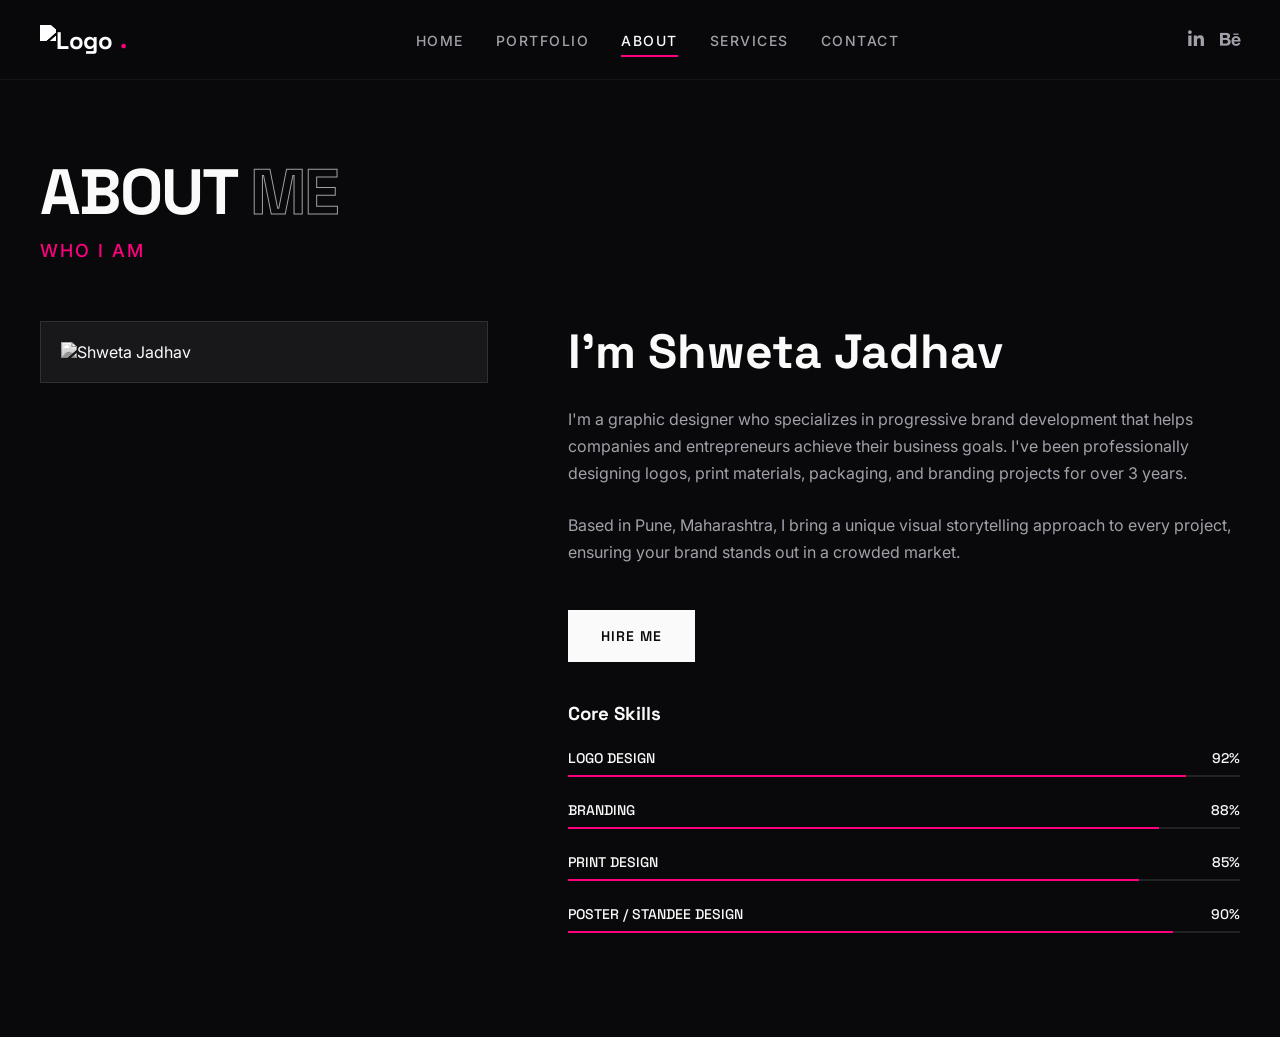
==== about.html @ 8151921a "V3 Redesign" ====
<!DOCTYPE html>
<html lang="en">
<head>
    <meta charset="utf-8">
    <meta name="viewport" content="width=device-width, initial-scale=1">
    <title>About | Shweta Jadhav</title>
    <meta name="description" content="About Shweta Jadhav - Graphic Designer from Pune.">

    <!-- Font Awesome -->
    <link rel="stylesheet" href="https://cdnjs.cloudflare.com/ajax/libs/font-awesome/6.4.0/css/all.min.css">

    <!-- v3 Redesign CSS -->
    <link rel="stylesheet" href="css/v3-redesign.css">
</head>
<body>

    <!-- Top Navigation -->
    <nav class="v3-navbar">
        <div class="v3-nav-container">
            <a href="index.html" class="v3-logo">
                <img src="img/logo/logo2.png" alt="Logo" style="filter: brightness(0) invert(1);"> <span>.</span>
            </a>
            
            <ul class="v3-nav-links">
                <li><a href="index.html">Home</a></li>
                <li><a href="portfolio.html">Portfolio</a></li>
                <li><a href="about.html" class="active">About</a></li>
                <li><a href="services.html">Services</a></li>
                <li><a href="contact.html">Contact</a></li>
            </ul>

            <div class="v3-social-nav">
                <a href="https://www.linkedin.com" target="_blank"><i class="fab fa-linkedin-in"></i></a>
                <a href="https://www.behance.net/shwetajadhav11" target="_blank"><i class="fab fa-behance"></i></a>
            </div>

            <button class="v3-menu-toggle">
                <i class="fas fa-bars"></i>
            </button>
        </div>
    </nav>

    <!-- Main Content -->
    <main class="v3-main-content">
        <section class="v3-container">
            <div class="v3-page-header">
                <h2 class="v3-page-title">About <span>Me</span></h2>
                <span class="v3-page-subtitle">Who I Am</span>
            </div>

            <div class="v3-about-grid">
                <div class="v3-about-img">
                    <img src="img/home/shweta-about-image.png" alt="Shweta Jadhav">
                </div>
                
                <div class="v3-about-content">
                    <h2>I'm Shweta Jadhav</h2>
                    <p>I'm a graphic designer who specializes in progressive brand development that helps companies and entrepreneurs achieve their business goals. I've been professionally designing logos, print materials, packaging, and branding projects for over 3 years.</p>
                    <p>Based in Pune, Maharashtra, I bring a unique visual storytelling approach to every project, ensuring your brand stands out in a crowded market.</p>
                    
                    <a href="contact.html" class="v3-btn" style="margin-top: 20px;">Hire Me</a>

                    <div class="v3-skill-list">
                        <h3 style="margin-bottom: 24px;">Core Skills</h3>
                        
                        <div class="v3-skill-item">
                            <div class="v3-skill-info">
                                <span>Logo Design</span>
                                <span>92%</span>
                            </div>
                            <div class="v3-skill-bar">
                                <div class="v3-skill-progress" style="width: 92%;"></div>
                            </div>
                        </div>

                        <div class="v3-skill-item">
                            <div class="v3-skill-info">
                                <span>Branding</span>
                                <span>88%</span>
                            </div>
                            <div class="v3-skill-bar">
                                <div class="v3-skill-progress" style="width: 88%;"></div>
                            </div>
                        </div>

                        <div class="v3-skill-item">
                            <div class="v3-skill-info">
                                <span>Print Design</span>
                                <span>85%</span>
                            </div>
                            <div class="v3-skill-bar">
                                <div class="v3-skill-progress" style="width: 85%;"></div>
                            </div>
                        </div>

                        <div class="v3-skill-item">
                            <div class="v3-skill-info">
                                <span>Poster / Standee Design</span>
                                <span>90%</span>
                            </div>
                            <div class="v3-skill-bar">
                                <div class="v3-skill-progress" style="width: 90%;"></div>
                            </div>
                        </div>
                    </div>
                </div>
            </div>
        </section>
    </main>

    <script>
        const toggle = document.querySelector('.v3-menu-toggle');
        const links = document.querySelector('.v3-nav-links');
        
        toggle.addEventListener('click', () => {
            if(links.style.display === 'flex') {
                links.style.display = 'none';
            } else {
                links.style.display = 'flex';
                links.style.flexDirection = 'column';
                links.style.position = 'absolute';
                links.style.top = '80px';
                links.style.left = '0';
                links.style.width = '100%';
                links.style.background = '#09090b';
                links.style.padding = '20px';
            }
        });
    </script>
</body>
</html>
---- css/v3-redesign.css ----
@import url('https://fonts.googleapis.com/css2?family=Inter:wght@300;400;500;600;700&family=Space+Grotesk:wght@300;400;500;600;700&display=swap');

:root {
    /* V3 Dark Mode Palette */
    --bg-dark: #09090b;
    --bg-surface: #18181b;
    --bg-elevated: #27272a;
    --text-main: #fafafa;
    --text-muted: #a1a1aa;
    --accent: #ff007f; /* Neon Pink */
    --accent-glow: rgba(255, 0, 127, 0.2);
    
    /* Typography */
    --font-heading: 'Space Grotesk', sans-serif;
    --font-body: 'Inter', sans-serif;
    
    /* Layout */
    --nav-height: 80px;
    --transition: all 0.3s cubic-bezier(0.25, 0.46, 0.45, 0.94);
}

* {
    margin: 0;
    padding: 0;
    box-sizing: border-box;
}

body {
    background-color: var(--bg-dark) !important;
    color: var(--text-main) !important;
    font-family: var(--font-body) !important;
    -webkit-font-smoothing: antialiased;
    overflow-x: hidden;
}

#main-wrapper {
    background: transparent !important;
}

h1, h2, h3, h4, h5, h6 {
    font-family: var(--font-heading) !important;
    color: var(--text-main) !important;
    font-weight: 700 !important;
}

p {
    font-family: var(--font-body) !important;
    color: var(--text-muted) !important;
    line-height: 1.7 !important;
}

a {
    color: var(--text-main);
    text-decoration: none;
    transition: var(--transition);
}

a:hover {
    color: var(--accent);
}

/* ────────────────────────────────────────
   TOP NAVIGATION
──────────────────────────────────────── */
.v3-navbar {
    position: fixed;
    top: 0;
    left: 0;
    width: 100%;
    height: var(--nav-height);
    background: rgba(9, 9, 11, 0.85);
    backdrop-filter: blur(12px);
    z-index: 1000;
    display: flex;
    align-items: center;
    border-bottom: 1px solid rgba(255,255,255,0.05);
}

.v3-nav-container {
    width: 100%;
    max-width: 1400px;
    margin: 0 auto;
    padding: 0 40px;
    display: flex;
    justify-content: space-between;
    align-items: center;
}

.v3-logo {
    font-family: var(--font-heading);
    font-size: 24px;
    font-weight: 700;
    color: var(--text-main);
    letter-spacing: -0.5px;
    display: flex;
    align-items: center;
    gap: 8px;
}

.v3-logo img {
    height: 30px;
    width: auto;
}

.v3-logo span {
    color: var(--accent);
}

.v3-nav-links {
    display: flex;
    gap: 32px;
    list-style: none;
    margin: 0;
}

.v3-nav-links a {
    font-family: var(--font-body);
    font-size: 14px;
    font-weight: 500;
    text-transform: uppercase;
    letter-spacing: 1.5px;
    position: relative;
    padding: 8px 0;
    color: var(--text-muted);
}

.v3-nav-links a.active,
.v3-nav-links a:hover {
    color: var(--text-main);
}

.v3-nav-links a::after {
    content: '';
    position: absolute;
    bottom: 0;
    left: 0;
    width: 0%;
    height: 2px;
    background: var(--accent);
    transition: var(--transition);
}

.v3-nav-links a:hover::after,
.v3-nav-links a.active::after {
    width: 100%;
}

.v3-social-nav {
    display: flex;
    gap: 16px;
}

.v3-social-nav a {
    color: var(--text-muted);
    font-size: 18px;
}

.v3-social-nav a:hover {
    color: var(--accent);
    transform: translateY(-2px);
}

/* Mobile Menu Toggle */
.v3-menu-toggle {
    display: none;
    background: none;
    border: none;
    color: var(--text-main);
    font-size: 24px;
    cursor: pointer;
}

/* ────────────────────────────────────────
   PAGE LAYOUT
──────────────────────────────────────── */
.v3-main-content {
    margin-top: var(--nav-height);
    min-height: calc(100vh - var(--nav-height));
}

.v3-container {
    max-width: 1400px;
    margin: 0 auto;
    padding: 80px 40px;
}

.v3-page-header {
    margin-bottom: 60px;
}

.v3-page-title {
    font-size: 64px;
    text-transform: uppercase;
    letter-spacing: -2px;
    margin-bottom: 16px;
    line-height: 1;
}

.v3-page-title span {
    color: transparent;
    -webkit-text-stroke: 1px var(--text-muted);
}

.v3-page-subtitle {
    font-size: 18px;
    color: var(--accent) !important;
    text-transform: uppercase;
    letter-spacing: 2px;
    font-weight: 500;
}

/* ────────────────────────────────────────
   HOME / HERO SECTION
──────────────────────────────────────── */
.v3-hero {
    height: calc(100vh - var(--nav-height));
    display: flex;
    align-items: center;
    position: relative;
    overflow: hidden;
}

.v3-hero-grid {
    display: grid;
    grid-template-columns: 1.2fr 0.8fr;
    gap: 40px;
    align-items: center;
}

.v3-hero-text h1 {
    font-size: clamp(60px, 8vw, 120px);
    line-height: 0.9;
    letter-spacing: -3px;
    text-transform: uppercase;
    margin-bottom: 24px;
}

.v3-hero-text h1 span {
    display: block;
    color: transparent;
    -webkit-text-stroke: 1px var(--text-main);
}

.v3-hero-text p {
    font-size: 18px !important;
    max-width: 500px;
    margin-bottom: 40px;
}

.v3-hero-img-wrapper {
    position: relative;
}

.v3-hero-img-wrapper img {
    width: 100%;
    max-width: 400px;
    margin: 0 auto;
    display: block;
    filter: grayscale(100%) contrast(1.2);
    border: 1px solid rgba(255,255,255,0.1);
    padding: 20px;
    background: var(--bg-surface);
}

.v3-btn {
    display: inline-flex;
    align-items: center;
    justify-content: center;
    padding: 16px 32px;
    background: var(--text-main);
    color: var(--bg-dark) !important;
    font-family: var(--font-heading);
    font-weight: 600;
    font-size: 14px;
    text-transform: uppercase;
    letter-spacing: 1px;
    border-radius: 0; /* Sharp corners */
    border: 1px solid var(--text-main);
    cursor: pointer;
    transition: var(--transition);
}

.v3-btn:hover {
    background: var(--accent);
    color: #fff !important;
    border-color: var(--accent);
    box-shadow: 0 0 20px var(--accent-glow);
}

.v3-btn-outline {
    background: transparent;
    color: var(--text-main) !important;
    border-color: rgba(255,255,255,0.2);
}

.v3-btn-outline:hover {
    border-color: var(--text-main);
    background: var(--text-main);
    color: var(--bg-dark) !important;
    box-shadow: none;
}

.v3-hero-btns {
    display: flex;
    gap: 16px;
}

/* ────────────────────────────────────────
   ABOUT PAGE
──────────────────────────────────────── */
.v3-about-grid {
    display: grid;
    grid-template-columns: 0.8fr 1.2fr;
    gap: 80px;
    align-items: start;
}

.v3-about-img {
    position: sticky;
    top: 120px;
    border: 1px solid rgba(255,255,255,0.1);
    padding: 20px;
    background: var(--bg-surface);
}

.v3-about-img img {
    width: 100%;
    height: auto;
    filter: grayscale(100%);
    transition: var(--transition);
}

.v3-about-img:hover img {
    filter: grayscale(0%);
}

.v3-about-content h2 {
    font-size: 48px;
    margin-bottom: 24px;
}

.v3-about-content p {
    font-size: 16px !important;
    margin-bottom: 24px;
}

.v3-skill-list {
    margin-top: 40px;
}

.v3-skill-item {
    margin-bottom: 24px;
}

.v3-skill-info {
    display: flex;
    justify-content: space-between;
    margin-bottom: 8px;
    font-family: var(--font-heading);
    font-weight: 500;
    text-transform: uppercase;
    font-size: 14px;
}

.v3-skill-bar {
    width: 100%;
    height: 2px;
    background: rgba(255,255,255,0.1);
}

.v3-skill-progress {
    height: 100%;
    background: var(--accent);
}

/* ────────────────────────────────────────
   SERVICES PAGE
──────────────────────────────────────── */
.v3-services-grid {
    display: grid;
    grid-template-columns: repeat(auto-fit, minmax(300px, 1fr));
    gap: 30px;
}

.v3-service-card {
    background: var(--bg-surface);
    padding: 40px;
    border: 1px solid rgba(255,255,255,0.05);
    transition: var(--transition);
    position: relative;
    overflow: hidden;
}

.v3-service-card::before {
    content: '';
    position: absolute;
    top: 0;
    left: 0;
    width: 2px;
    height: 0%;
    background: var(--accent);
    transition: var(--transition);
}

.v3-service-card:hover {
    background: var(--bg-elevated);
    transform: translateY(-5px);
}

.v3-service-card:hover::before {
    height: 100%;
}

.v3-service-icon {
    font-size: 32px;
    color: var(--accent);
    margin-bottom: 24px;
}

.v3-service-card h3 {
    font-size: 24px;
    margin-bottom: 16px;
}

/* ────────────────────────────────────────
   PORTFOLIO PAGE
──────────────────────────────────────── */
.v3-portfolio-filters {
    display: flex;
    gap: 24px;
    margin-bottom: 40px;
    flex-wrap: wrap;
}

.v3-filter-btn {
    background: transparent;
    border: none;
    color: var(--text-muted);
    font-family: var(--font-heading);
    font-size: 14px;
    text-transform: uppercase;
    letter-spacing: 1px;
    cursor: pointer;
    position: relative;
    padding-bottom: 4px;
}

.v3-filter-btn.active, .v3-filter-btn:hover {
    color: var(--text-main);
}

.v3-filter-btn::after {
    content: '';
    position: absolute;
    bottom: 0;
    left: 0;
    width: 0%;
    height: 1px;
    background: var(--accent);
    transition: var(--transition);
}

.v3-filter-btn.active::after, .v3-filter-btn:hover::after {
    width: 100%;
}

.v3-portfolio-grid {
    display: grid;
    grid-template-columns: repeat(auto-fill, minmax(350px, 1fr));
    gap: 30px;
}

.v3-portfolio-item {
    position: relative;
    overflow: hidden;
    aspect-ratio: 4/3;
    background: var(--bg-surface);
}

.v3-portfolio-item img {
    width: 100%;
    height: 100%;
    object-fit: cover;
    transition: transform 0.6s cubic-bezier(0.25, 0.46, 0.45, 0.94);
}

.v3-portfolio-overlay {
    position: absolute;
    inset: 0;
    background: rgba(9, 9, 11, 0.9);
    display: flex;
    flex-direction: column;
    justify-content: center;
    align-items: center;
    opacity: 0;
    transition: var(--transition);
}

.v3-portfolio-item:hover img {
    transform: scale(1.05);
}

.v3-portfolio-item:hover .v3-portfolio-overlay {
    opacity: 1;
}

.v3-portfolio-overlay h4 {
    font-size: 24px;
    margin-bottom: 8px;
    transform: translateY(20px);
    transition: var(--transition);
}

.v3-portfolio-overlay p {
    color: var(--accent) !important;
    text-transform: uppercase;
    font-size: 12px !important;
    letter-spacing: 2px;
    transform: translateY(20px);
    transition: var(--transition);
    transition-delay: 0.05s;
}

.v3-portfolio-item:hover .v3-portfolio-overlay h4,
.v3-portfolio-item:hover .v3-portfolio-overlay p {
    transform: translateY(0);
}

/* ────────────────────────────────────────
   CONTACT PAGE
──────────────────────────────────────── */
.v3-contact-grid {
    display: grid;
    grid-template-columns: 1fr 1fr;
    gap: 80px;
}

.v3-contact-info-block {
    margin-bottom: 40px;
}

.v3-contact-label {
    font-family: var(--font-heading);
    font-size: 12px;
    color: var(--accent);
    text-transform: uppercase;
    letter-spacing: 2px;
    margin-bottom: 8px;
    display: block;
}

.v3-contact-value {
    font-size: 24px;
    color: var(--text-main);
}

.v3-form-group {
    margin-bottom: 32px;
    position: relative;
}

.v3-form-control {
    width: 100%;
    background: transparent;
    border: none;
    border-bottom: 1px solid rgba(255,255,255,0.2);
    color: var(--text-main);
    padding: 12px 0;
    font-family: var(--font-body);
    font-size: 16px;
    outline: none;
    transition: var(--transition);
}

.v3-form-control:focus {
    border-bottom-color: var(--accent);
}

.v3-form-control::placeholder {
    color: rgba(255,255,255,0.3);
}

textarea.v3-form-control {
    resize: none;
    height: 100px;
}

/* ────────────────────────────────────────
   RESPONSIVE DESIGN
──────────────────────────────────────── */
@media (max-width: 991px) {
    .v3-hero-grid, .v3-about-grid, .v3-contact-grid {
        grid-template-columns: 1fr;
        gap: 40px;
    }
    
    .v3-hero-text h1 {
        font-size: 64px;
    }
    
    .v3-about-img {
        position: relative;
        top: 0;
        max-width: 500px;
    }
    
    .v3-nav-links {
        display: none; 
    }
    
    .v3-menu-toggle {
        display: block;
    }
}
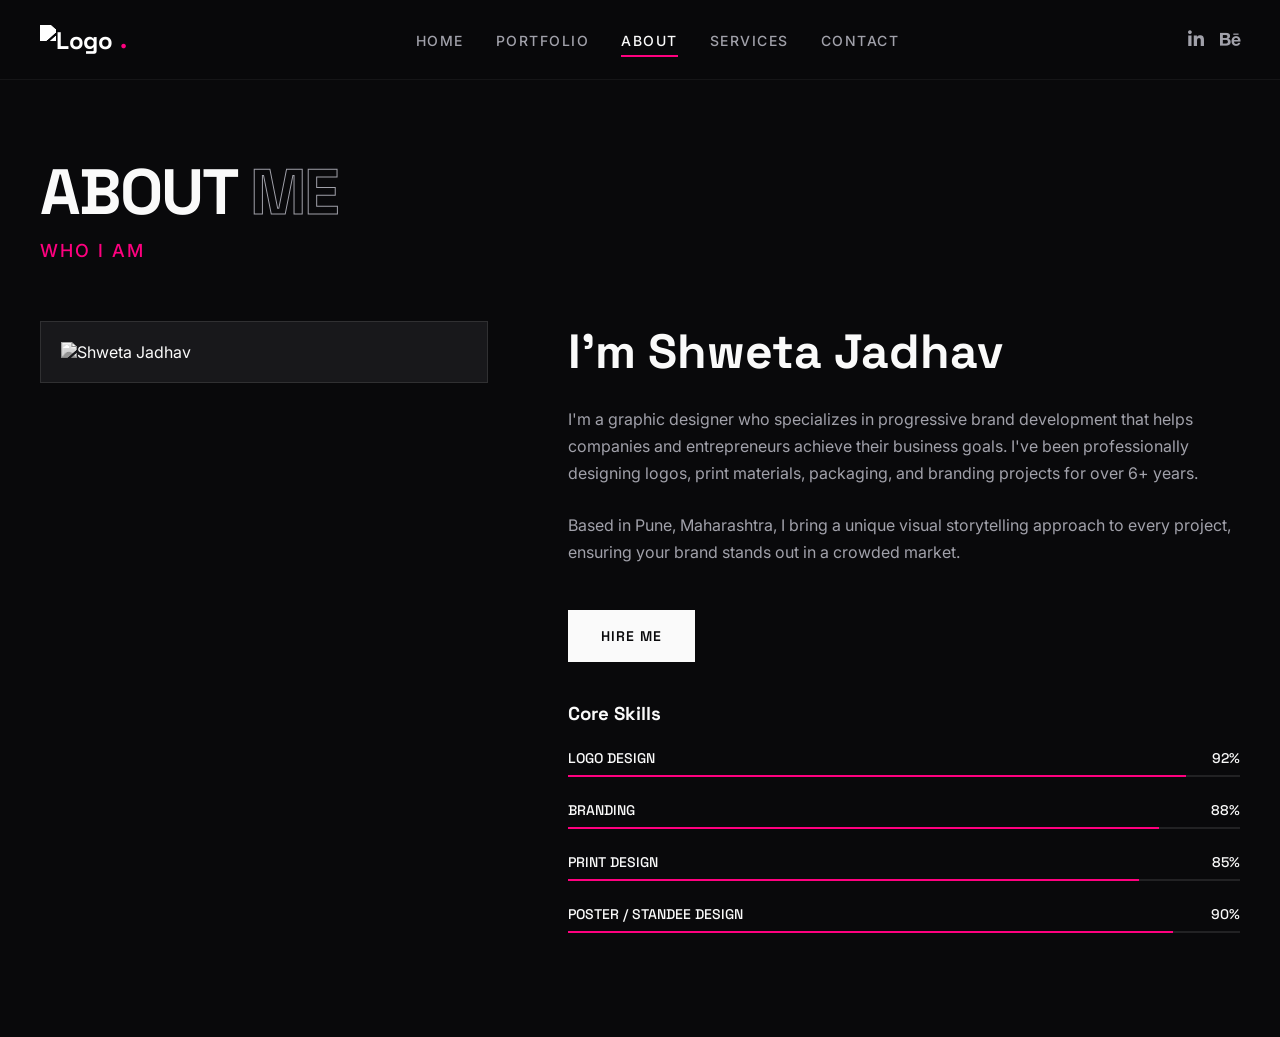
==== commit cb544d3c: "Add preloader and update text" ====
--- a/about.html
+++ b/about.html
@@ -13,6 +13,11 @@
     <link rel="stylesheet" href="css/v3-redesign.css">
 </head>
 <body>
+
+    <!-- Preloader -->
+    <div id="preloader">
+        <div class="spinner"></div>
+    </div>
 
     <!-- Top Navigation -->
     <nav class="v3-navbar">
@@ -55,7 +60,7 @@
                 
                 <div class="v3-about-content">
                     <h2>I'm Shweta Jadhav</h2>
-                    <p>I'm a graphic designer who specializes in progressive brand development that helps companies and entrepreneurs achieve their business goals. I've been professionally designing logos, print materials, packaging, and branding projects for over 3 years.</p>
+                    <p>I'm a graphic designer who specializes in progressive brand development that helps companies and entrepreneurs achieve their business goals. I've been professionally designing logos, print materials, packaging, and branding projects for over 6+ years.</p>
                     <p>Based in Pune, Maharashtra, I bring a unique visual storytelling approach to every project, ensuring your brand stands out in a crowded market.</p>
                     
                     <a href="contact.html" class="v3-btn" style="margin-top: 20px;">Hire Me</a>
@@ -126,6 +131,15 @@
                 links.style.padding = '20px';
             }
         });
+
+        // Preloader Logic
+        window.addEventListener('load', function() {
+            const preloader = document.getElementById('preloader');
+            preloader.style.opacity = '0';
+            setTimeout(() => {
+                preloader.style.display = 'none';
+            }, 500);
+        });
     </script>
 </body>
 </html>
--- a/css/v3-redesign.css
+++ b/css/v3-redesign.css
@@ -35,6 +35,36 @@
 
 #main-wrapper {
     background: transparent !important;
+}
+
+/* ────────────────────────────────────────
+   PRELOADER
+──────────────────────────────────────── */
+#preloader {
+    position: fixed;
+    top: 0;
+    left: 0;
+    width: 100%;
+    height: 100%;
+    background-color: var(--bg-dark);
+    z-index: 9999;
+    display: flex;
+    justify-content: center;
+    align-items: center;
+    transition: opacity 0.5s ease;
+}
+
+.spinner {
+    width: 50px;
+    height: 50px;
+    border: 3px solid rgba(255, 0, 127, 0.3);
+    border-radius: 50%;
+    border-top-color: var(--accent);
+    animation: spin 1s ease-in-out infinite;
+}
+
+@keyframes spin {
+    to { transform: rotate(360deg); }
 }
 
 h1, h2, h3, h4, h5, h6 {
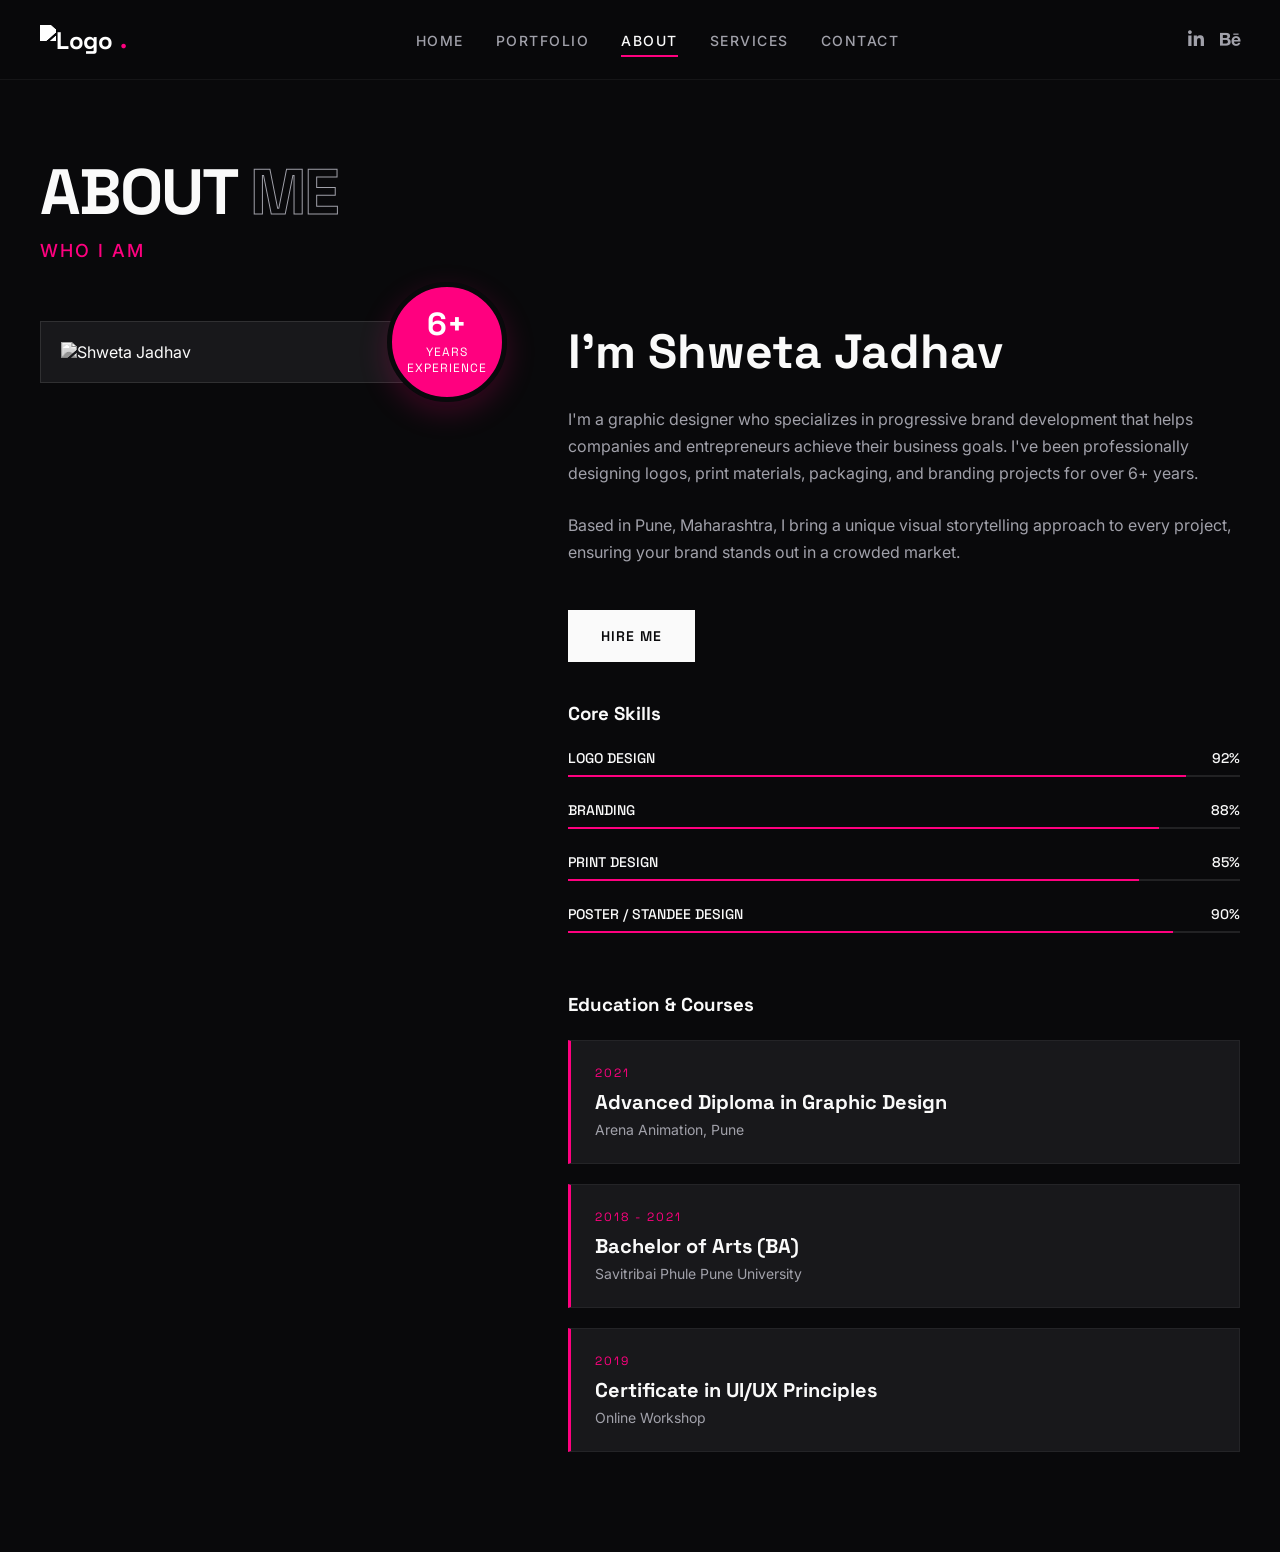
==== commit f298276d: "Add experience badge and education section" ====
--- a/about.html
+++ b/about.html
@@ -54,8 +54,14 @@
             </div>
 
             <div class="v3-about-grid">
-                <div class="v3-about-img">
-                    <img src="img/home/shweta-about-image.png" alt="Shweta Jadhav">
+                <div class="v3-about-img-wrapper">
+                    <div class="v3-about-img">
+                        <img src="img/home/shweta-about-image.png" alt="Shweta Jadhav">
+                        <div class="v3-exp-badge">
+                            <strong>6+</strong>
+                            <span>Years<br>Experience</span>
+                        </div>
+                    </div>
                 </div>
                 
                 <div class="v3-about-content">
@@ -108,6 +114,29 @@
                             </div>
                         </div>
                     </div>
+
+                    <div class="v3-education-list">
+                        <h3 style="margin-bottom: 24px; margin-top: 60px;">Education & Courses</h3>
+
+                        <div class="v3-edu-item">
+                            <span class="v3-edu-year">2021</span>
+                            <h4 class="v3-edu-title">Advanced Diploma in Graphic Design</h4>
+                            <span class="v3-edu-inst">Arena Animation, Pune</span>
+                        </div>
+
+                        <div class="v3-edu-item">
+                            <span class="v3-edu-year">2018 - 2021</span>
+                            <h4 class="v3-edu-title">Bachelor of Arts (BA)</h4>
+                            <span class="v3-edu-inst">Savitribai Phule Pune University</span>
+                        </div>
+
+                        <div class="v3-edu-item">
+                            <span class="v3-edu-year">2019</span>
+                            <h4 class="v3-edu-title">Certificate in UI/UX Principles</h4>
+                            <span class="v3-edu-inst">Online Workshop</span>
+                        </div>
+                    </div>
+
                 </div>
             </div>
         </section>
--- a/css/v3-redesign.css
+++ b/css/v3-redesign.css
@@ -345,12 +345,16 @@
     align-items: start;
 }
 
-.v3-about-img {
+.v3-about-img-wrapper {
     position: sticky;
     top: 120px;
+}
+
+.v3-about-img {
     border: 1px solid rgba(255,255,255,0.1);
     padding: 20px;
     background: var(--bg-surface);
+    position: relative;
 }
 
 .v3-about-img img {
@@ -362,6 +366,38 @@
 
 .v3-about-img:hover img {
     filter: grayscale(0%);
+}
+
+.v3-exp-badge {
+    position: absolute;
+    bottom: -20px;
+    right: -20px;
+    background: var(--accent);
+    color: #fff;
+    width: 120px;
+    height: 120px;
+    border-radius: 50%;
+    display: flex;
+    flex-direction: column;
+    justify-content: center;
+    align-items: center;
+    text-align: center;
+    font-family: var(--font-heading);
+    box-shadow: 0 10px 30px var(--accent-glow);
+    z-index: 10;
+    border: 5px solid var(--bg-dark);
+}
+
+.v3-exp-badge strong {
+    font-size: 32px;
+    line-height: 1;
+}
+
+.v3-exp-badge span {
+    font-size: 12px;
+    text-transform: uppercase;
+    letter-spacing: 1px;
+    margin-top: 4px;
 }
 
 .v3-about-content h2 {
@@ -401,6 +437,46 @@
 .v3-skill-progress {
     height: 100%;
     background: var(--accent);
+}
+
+/* Education Section */
+.v3-education-list {
+    margin-top: 40px;
+}
+
+.v3-edu-item {
+    padding: 24px;
+    background: var(--bg-surface);
+    border: 1px solid rgba(255,255,255,0.05);
+    margin-bottom: 20px;
+    border-left: 3px solid var(--accent);
+    transition: var(--transition);
+}
+
+.v3-edu-item:hover {
+    background: var(--bg-elevated);
+    transform: translateX(10px);
+}
+
+.v3-edu-year {
+    font-size: 12px;
+    color: var(--accent);
+    font-family: var(--font-heading);
+    margin-bottom: 8px;
+    display: block;
+    letter-spacing: 2px;
+}
+
+.v3-edu-title {
+    font-size: 20px;
+    font-family: var(--font-heading);
+    margin-bottom: 4px;
+    color: var(--text-main);
+}
+
+.v3-edu-inst {
+    font-size: 14px;
+    color: var(--text-muted);
 }
 
 /* ────────────────────────────────────────
@@ -495,22 +571,24 @@
 }
 
 .v3-portfolio-grid {
-    display: grid;
-    grid-template-columns: repeat(auto-fill, minmax(350px, 1fr));
-    gap: 30px;
+    column-count: 3;
+    column-gap: 30px;
 }
 
 .v3-portfolio-item {
     position: relative;
     overflow: hidden;
-    aspect-ratio: 4/3;
     background: var(--bg-surface);
+    margin-bottom: 30px;
+    break-inside: avoid;
+    display: inline-block; /* Helps with break-inside in some browsers */
+    width: 100%;
 }
 
 .v3-portfolio-item img {
     width: 100%;
-    height: 100%;
-    object-fit: cover;
+    height: auto;
+    display: block;
     transition: transform 0.6s cubic-bezier(0.25, 0.46, 0.45, 0.94);
 }
 
@@ -641,4 +719,14 @@
     .v3-menu-toggle {
         display: block;
     }
-}
+
+    .v3-portfolio-grid {
+        column-count: 2;
+    }
+}
+
+@media (max-width: 575px) {
+    .v3-portfolio-grid {
+        column-count: 1;
+    }
+}
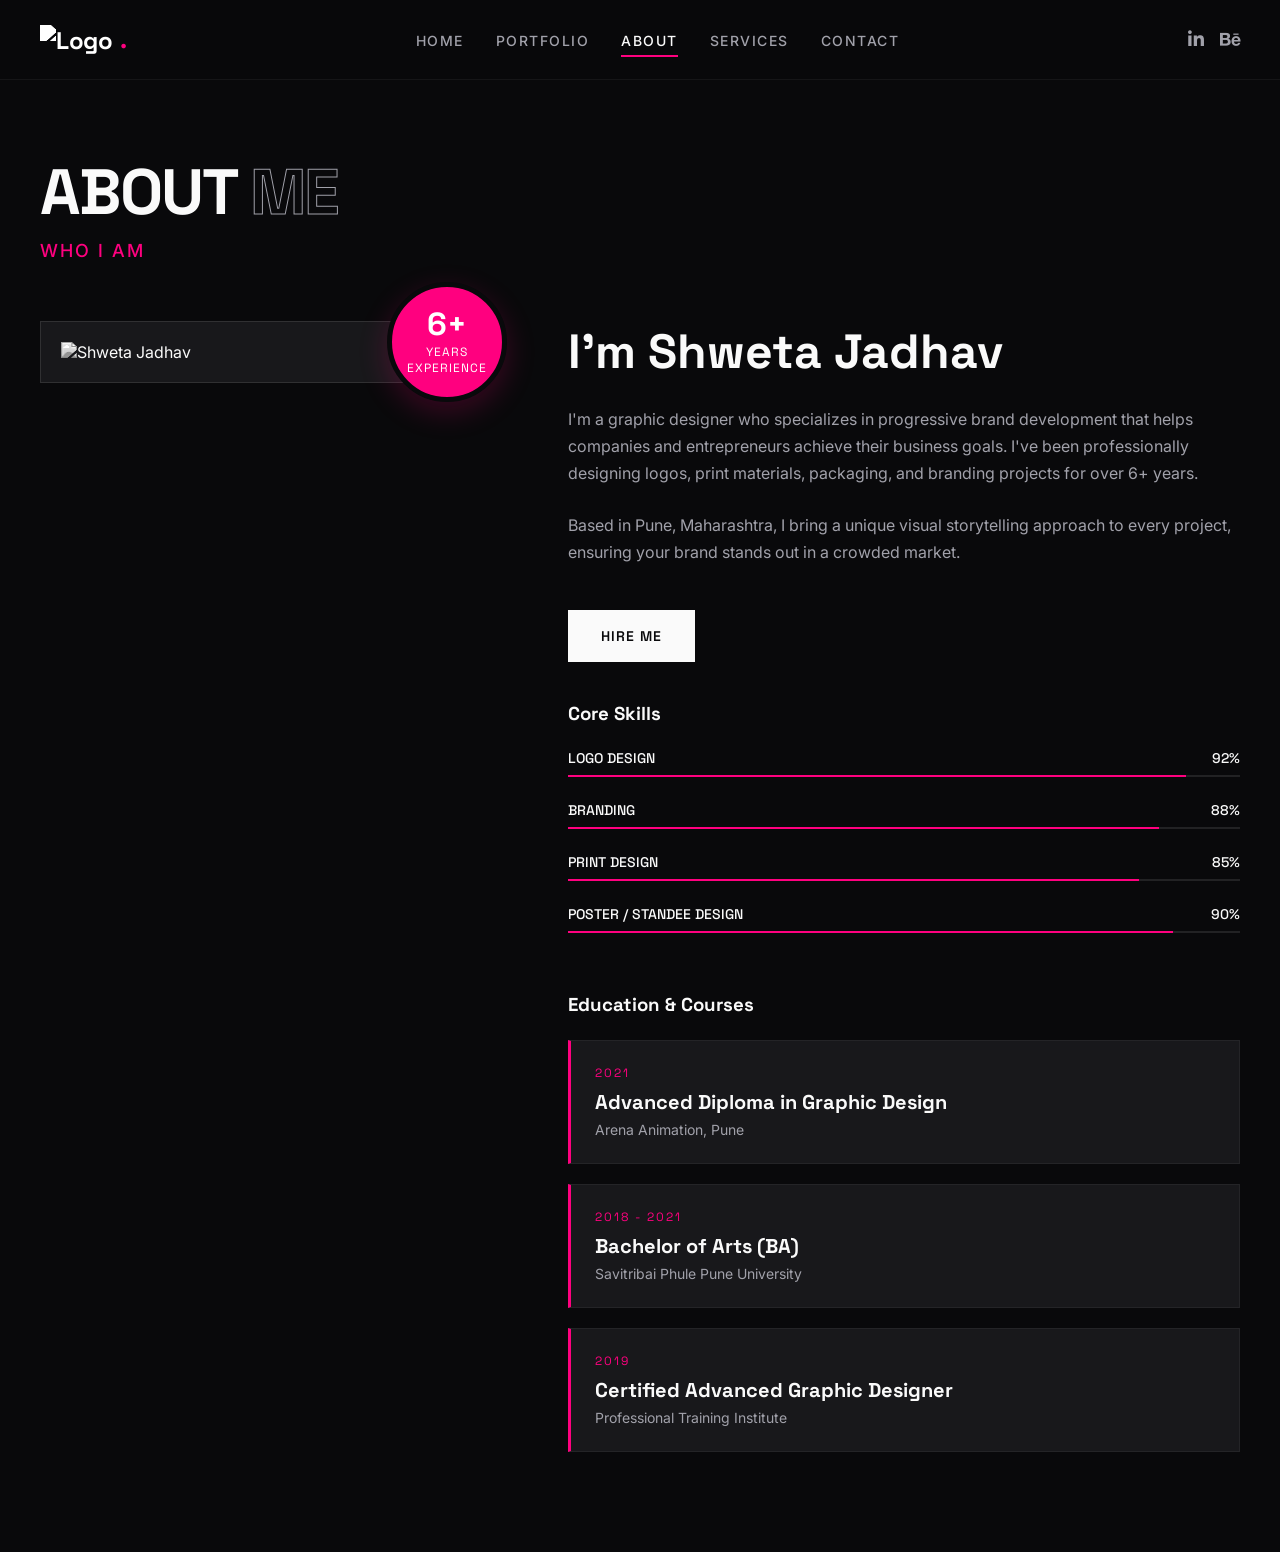
==== commit c22f66cf: "Update education course" ====
--- a/about.html
+++ b/about.html
@@ -132,8 +132,8 @@
 
                         <div class="v3-edu-item">
                             <span class="v3-edu-year">2019</span>
-                            <h4 class="v3-edu-title">Certificate in UI/UX Principles</h4>
-                            <span class="v3-edu-inst">Online Workshop</span>
+                            <h4 class="v3-edu-title">Certified Advanced Graphic Designer</h4>
+                            <span class="v3-edu-inst">Professional Training Institute</span>
                         </div>
                     </div>
 
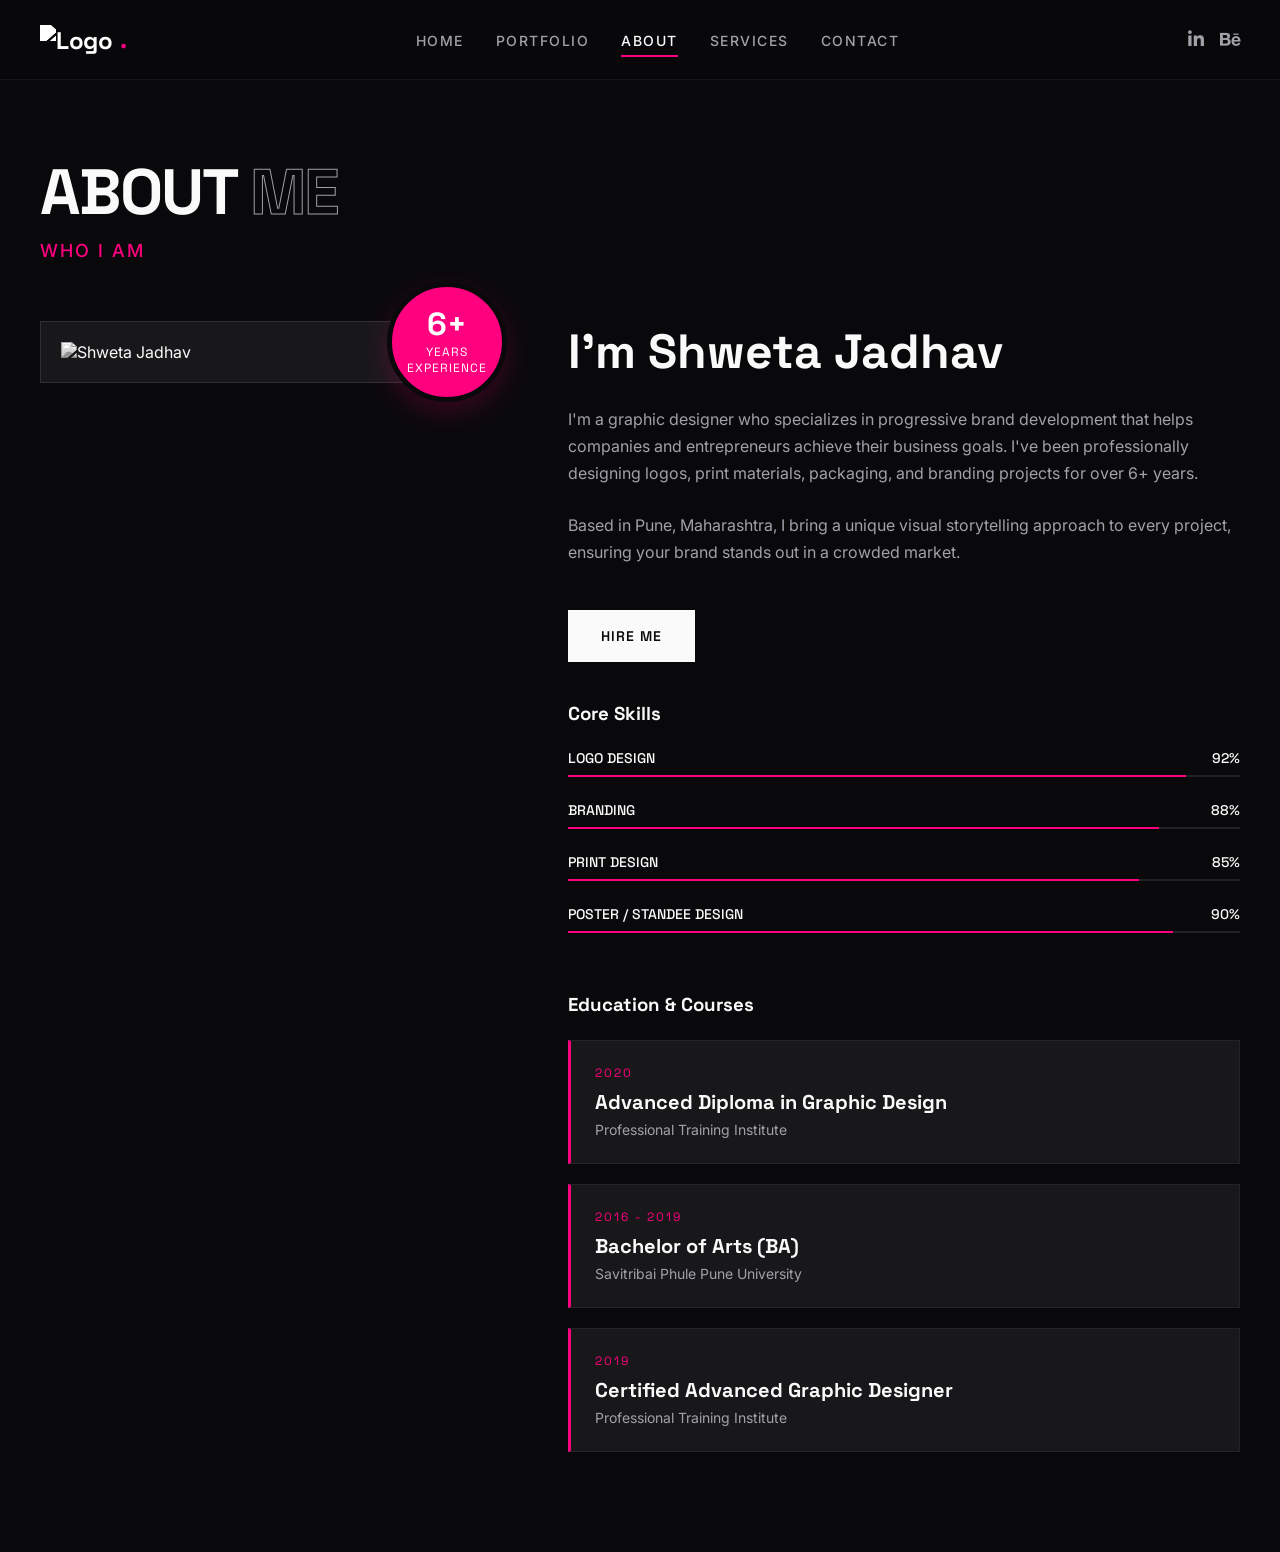
==== commit b3098e61: "Update education timeline to match 6+ years experience" ====
--- a/about.html
+++ b/about.html
@@ -119,17 +119,17 @@
                         <h3 style="margin-bottom: 24px; margin-top: 60px;">Education & Courses</h3>
 
                         <div class="v3-edu-item">
-                            <span class="v3-edu-year">2021</span>
+                            <span class="v3-edu-year">2020</span>
                             <h4 class="v3-edu-title">Advanced Diploma in Graphic Design</h4>
-                            <span class="v3-edu-inst">Arena Animation, Pune</span>
+                            <span class="v3-edu-inst">Professional Training Institute</span>
                         </div>
-
+                        
                         <div class="v3-edu-item">
-                            <span class="v3-edu-year">2018 - 2021</span>
+                            <span class="v3-edu-year">2016 - 2019</span>
                             <h4 class="v3-edu-title">Bachelor of Arts (BA)</h4>
                             <span class="v3-edu-inst">Savitribai Phule Pune University</span>
                         </div>
-
+                        
                         <div class="v3-edu-item">
                             <span class="v3-edu-year">2019</span>
                             <h4 class="v3-edu-title">Certified Advanced Graphic Designer</h4>
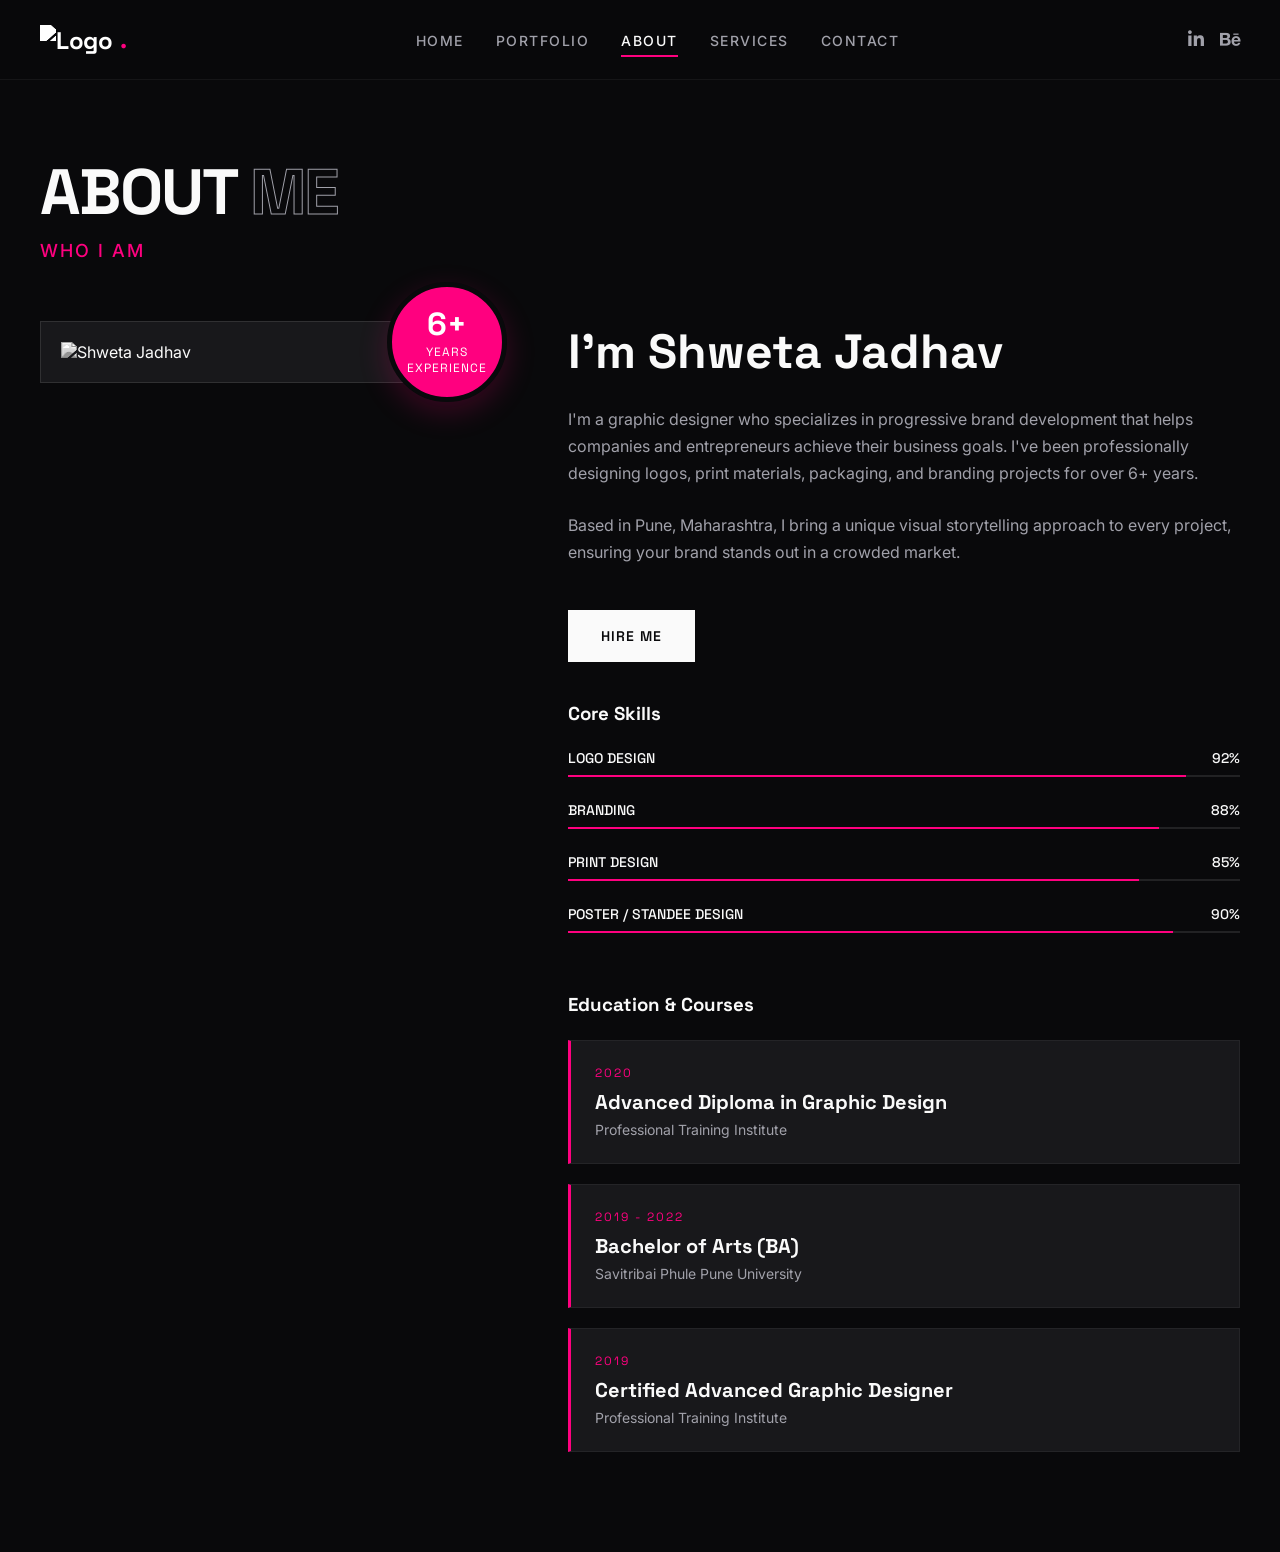
==== commit ec7978dc: "Update BA timeline to align with 25-year-old age logic" ====
--- a/about.html
+++ b/about.html
@@ -125,7 +125,7 @@
                         </div>
                         
                         <div class="v3-edu-item">
-                            <span class="v3-edu-year">2016 - 2019</span>
+                            <span class="v3-edu-year">2019 - 2022</span>
                             <h4 class="v3-edu-title">Bachelor of Arts (BA)</h4>
                             <span class="v3-edu-inst">Savitribai Phule Pune University</span>
                         </div>
